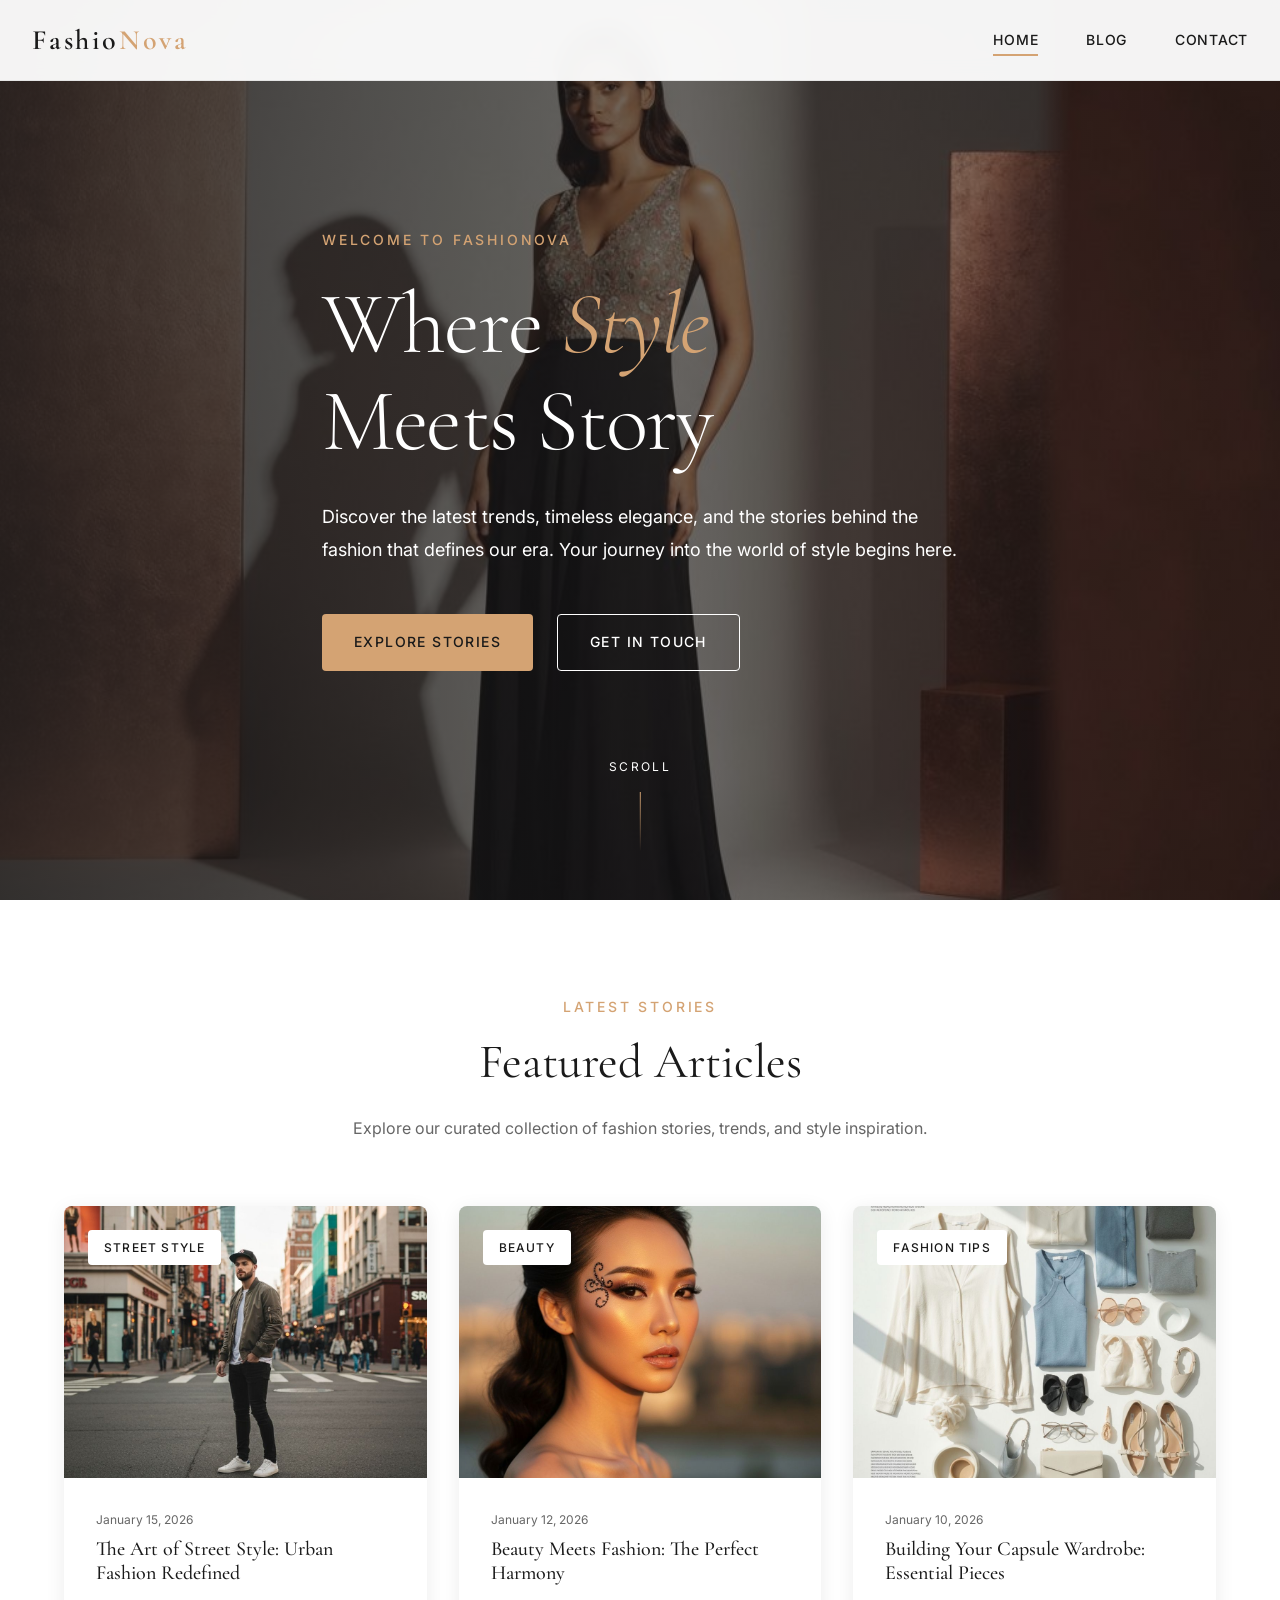
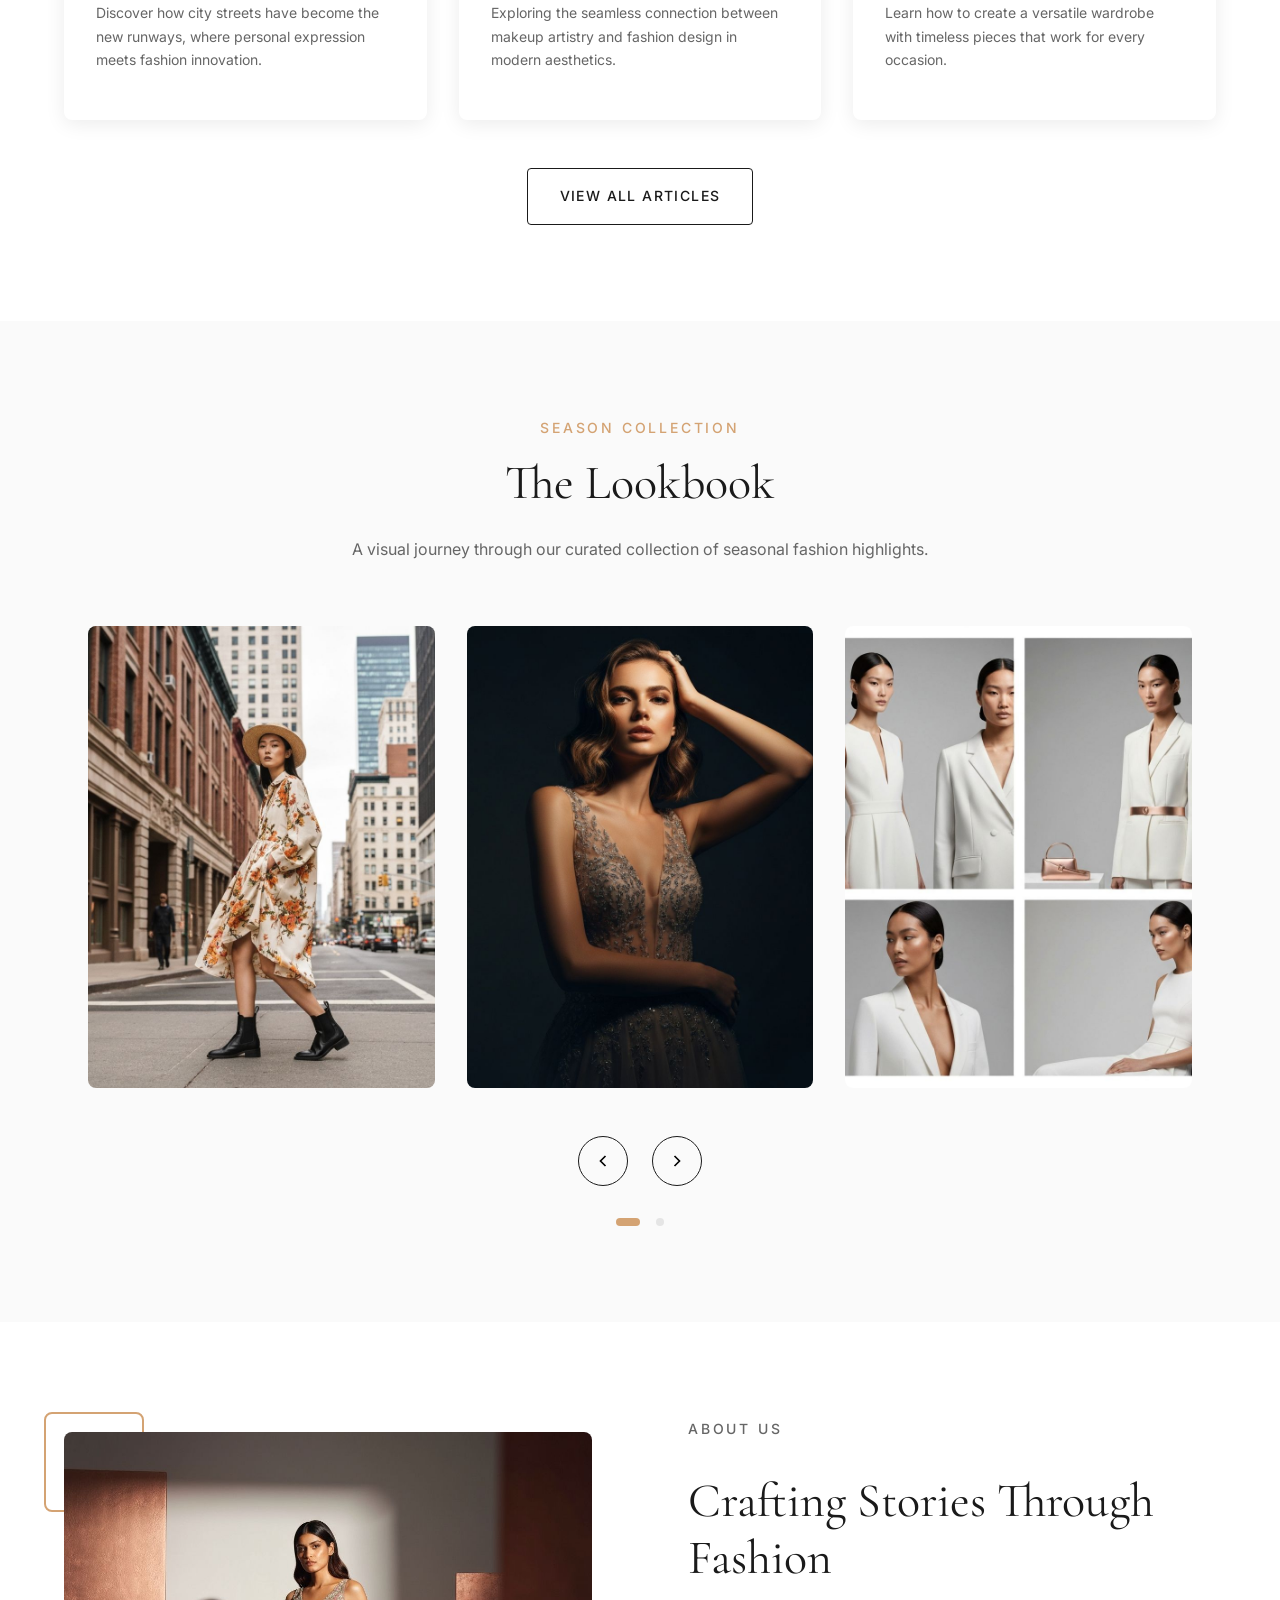
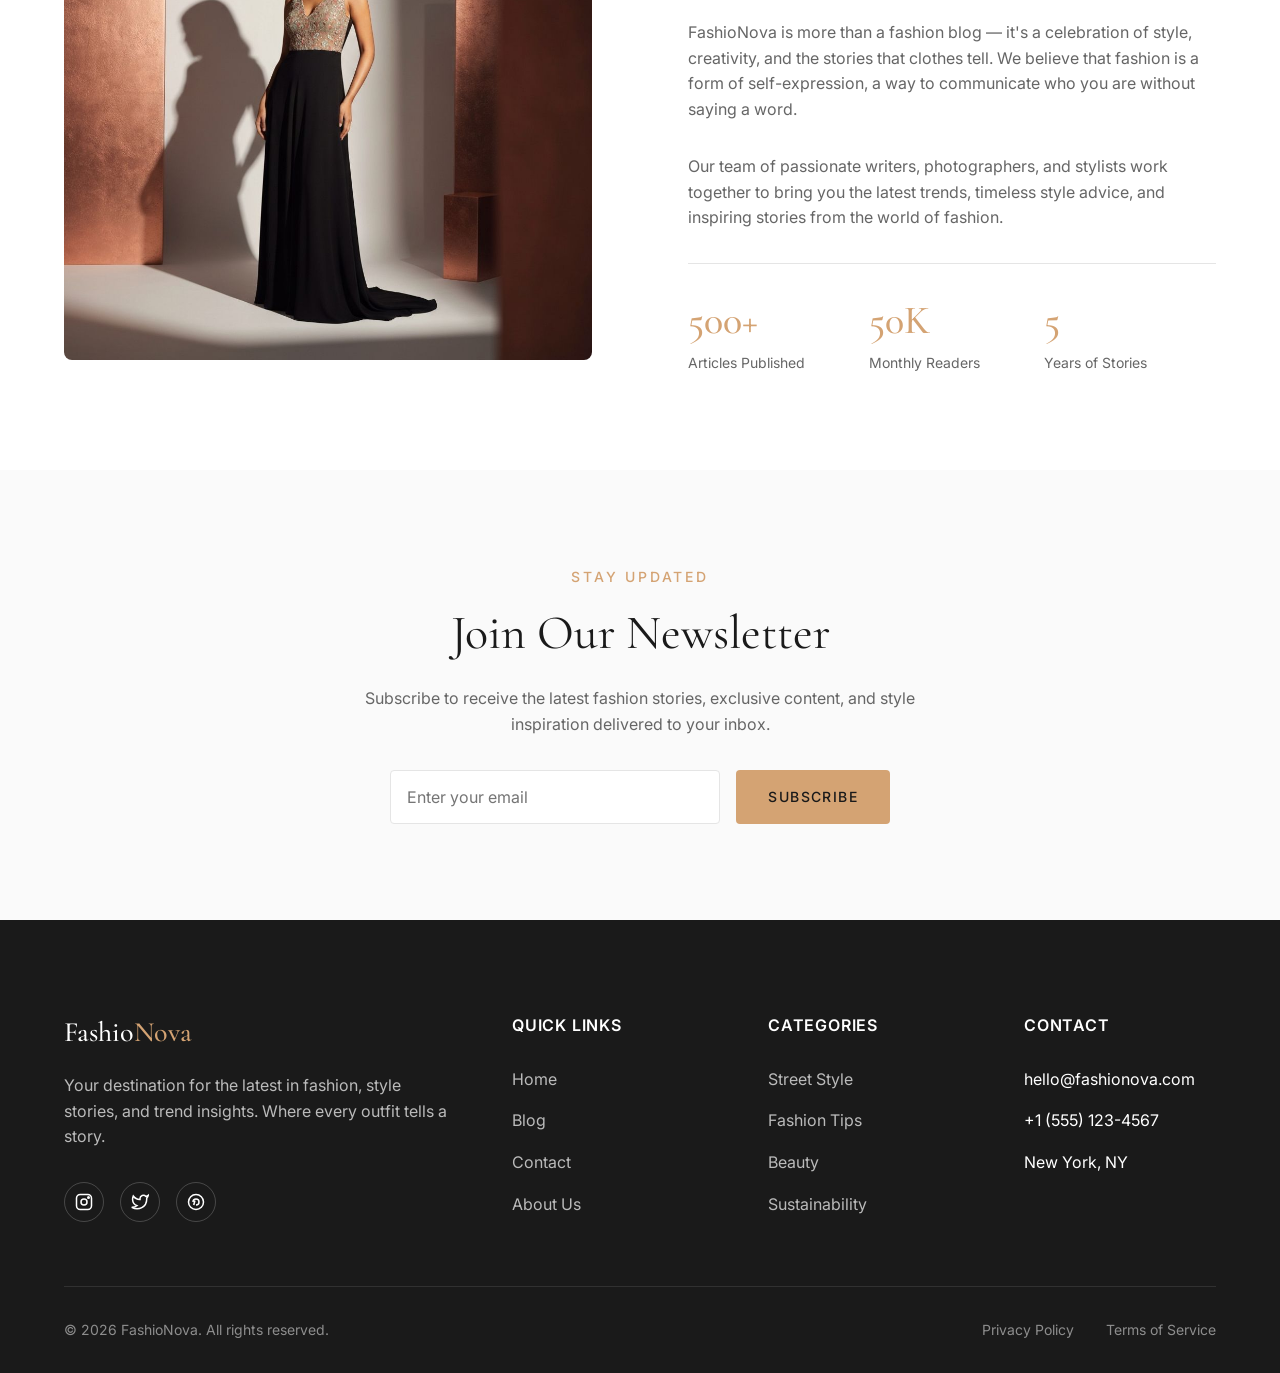
==== index.html @ e333c202 "Add files via upload" ====
<!DOCTYPE html>
<html lang="en">
<head>
  <meta charset="UTF-8">
  <meta name="viewport" content="width=device-width, initial-scale=1.0">
  <meta name="description" content="FashioNova - A modern fashion editorial magazine featuring the latest trends, style stories, and fashion insights.">
  <meta name="keywords" content="fashion, style, editorial, trends, lookbook, magazine">
  <meta name="theme-color" content="#1A1A1A">
  <title>FashioNova — Where Style Meets Story</title>
  
  <!-- Google Fonts -->
  <link rel="preconnect" href="https://fonts.googleapis.com">
  <link rel="preconnect" href="https://fonts.gstatic.com" crossorigin>
  <link href="https://fonts.googleapis.com/css2?family=Cormorant+Garamond:ital,wght@0,300;0,400;0,500;0,600;0,700;1,400;1,500&family=Inter:wght@400;500;600&display=swap" rel="stylesheet">
  
  <!-- Stylesheet -->
  <link rel="stylesheet" href="public/css/styles.css">
</head>
<body>
  <!-- Navigation -->
  <nav class="nav">
    <div class="nav-container">
      <a href="index.html" class="nav-logo">Fashio<span>Nova</span></a>
      
      <ul class="nav-links">
        <li><a href="index.html" class="nav-link active">Home</a></li>
        <li><a href="blog.html" class="nav-link">Blog</a></li>
        <li><a href="contact.html" class="nav-link">Contact</a></li>
      </ul>
      
      <button class="nav-toggle" aria-label="Toggle menu">
        <span></span>
        <span></span>
        <span></span>
      </button>
    </div>
    
    <!-- Mobile Navigation -->
    <div class="nav-mobile">
      <ul class="nav-mobile-links">
        <li><a href="index.html" class="nav-mobile-link">Home</a></li>
        <li><a href="blog.html" class="nav-mobile-link">Blog</a></li>
        <li><a href="contact.html" class="nav-mobile-link">Contact</a></li>
      </ul>
    </div>
  </nav>

  <!-- Hero Section -->
  <section class="hero">
    <div class="hero-background">
      <img src="public/images/hero-fashion.jpg" alt="Fashion editorial">
      <div class="hero-overlay"></div>
    </div>
    
    <div class="hero-content container">
      <p class="hero-subtitle">Welcome to FashioNova</p>
      <h1 class="hero-title text-balance">
        Where <span>Style</span> Meets Story
      </h1>
      <p class="hero-description">
        Discover the latest trends, timeless elegance, and the stories behind the fashion that defines our era. 
        Your journey into the world of style begins here.
      </p>
      <div class="hero-cta">
        <a href="blog.html" class="btn btn-primary">Explore Stories</a>
        <a href="contact.html" class="btn btn-outline">Get in Touch</a>
      </div>
    </div>
    
    <div class="hero-scroll">
      <span>Scroll</span>
      <div class="hero-scroll-line"></div>
    </div>
  </section>

  <!-- Featured Articles Section -->
  <section class="section">
    <div class="container">
      <div class="section-header reveal">
        <p class="section-subtitle">Latest Stories</p>
        <h2 class="section-title">Featured Articles</h2>
        <p class="section-description">
          Explore our curated collection of fashion stories, trends, and style inspiration.
        </p>
      </div>
      
      <div class="featured-grid">
        <!-- Article 1 -->
        <article class="article-card reveal delay-1">
          <a href="#">
            <div class="article-card-image">
              <img src="public/images/blog-1.jpg" alt="Street style trends">
              <span class="article-card-category">Street Style</span>
            </div>
            <div class="article-card-content">
              <p class="article-card-date">January 15, 2026</p>
              <h3 class="article-card-title">The Art of Street Style: Urban Fashion Redefined</h3>
              <p class="article-card-excerpt">
                Discover how city streets have become the new runways, where personal expression meets fashion innovation.
              </p>
            </div>
          </a>
        </article>
        
        <!-- Article 2 -->
        <article class="article-card reveal delay-2">
          <a href="#">
            <div class="article-card-image">
              <img src="public/images/blog-2.jpg" alt="Beauty trends">
              <span class="article-card-category">Beauty</span>
            </div>
            <div class="article-card-content">
              <p class="article-card-date">January 12, 2026</p>
              <h3 class="article-card-title">Beauty Meets Fashion: The Perfect Harmony</h3>
              <p class="article-card-excerpt">
                Exploring the seamless connection between makeup artistry and fashion design in modern aesthetics.
              </p>
            </div>
          </a>
        </article>
        
        <!-- Article 3 -->
        <article class="article-card reveal delay-3">
          <a href="#">
            <div class="article-card-image">
              <img src="public/images/blog-3.jpg" alt="Wardrobe essentials">
              <span class="article-card-category">Fashion Tips</span>
            </div>
            <div class="article-card-content">
              <p class="article-card-date">January 10, 2026</p>
              <h3 class="article-card-title">Building Your Capsule Wardrobe: Essential Pieces</h3>
              <p class="article-card-excerpt">
                Learn how to create a versatile wardrobe with timeless pieces that work for every occasion.
              </p>
            </div>
          </a>
        </article>
      </div>
      
      <div class="reveal" style="text-align: center; margin-top: 3rem;">
        <a href="blog.html" class="btn btn-outline-dark">View All Articles</a>
      </div>
    </div>
  </section>

  <!-- Lookbook Carousel Section -->
  <section class="section lookbook">
    <div class="container">
      <div class="section-header reveal">
        <p class="section-subtitle">Season Collection</p>
        <h2 class="section-title">The Lookbook</h2>
        <p class="section-description">
          A visual journey through our curated collection of seasonal fashion highlights.
        </p>
      </div>
      
      <div class="carousel reveal">
        <div class="carousel-container">
          <!-- Slide 1 -->
          <div class="carousel-slide">
            <div class="carousel-slide-inner">
              <div class="carousel-item">
                <img src="public/images/lookbook-1.jpg" alt="Spring collection">
                <div class="carousel-item-overlay">
                  <h4 class="carousel-item-title">Spring Elegance</h4>
                </div>
              </div>
              <div class="carousel-item">
                <img src="public/images/lookbook-2.jpg" alt="Evening wear">
                <div class="carousel-item-overlay">
                  <h4 class="carousel-item-title">Evening Glamour</h4>
                </div>
              </div>
              <div class="carousel-item">
                <img src="public/images/lookbook-3.jpg" alt="Minimalist style">
                <div class="carousel-item-overlay">
                  <h4 class="carousel-item-title">Minimalist Chic</h4>
                </div>
              </div>
            </div>
          </div>
          
          <!-- Slide 2 -->
          <div class="carousel-slide">
            <div class="carousel-slide-inner">
              <div class="carousel-item">
                <img src="public/images/blog-4.jpg" alt="Summer fashion">
                <div class="carousel-item-overlay">
                  <h4 class="carousel-item-title">Summer Breeze</h4>
                </div>
              </div>
              <div class="carousel-item">
                <img src="public/images/blog-5.jpg" alt="Sustainable fashion">
                <div class="carousel-item-overlay">
                  <h4 class="carousel-item-title">Conscious Style</h4>
                </div>
              </div>
              <div class="carousel-item">
                <img src="public/images/blog-6.jpg" alt="Winter collection">
                <div class="carousel-item-overlay">
                  <h4 class="carousel-item-title">Winter Warmth</h4>
                </div>
              </div>
            </div>
          </div>
        </div>
        
        <div class="carousel-controls">
          <button class="carousel-btn carousel-prev" aria-label="Previous slide">
            <svg viewBox="0 0 24 24" fill="none" stroke="currentColor" stroke-width="2">
              <path d="M15 18l-6-6 6-6"/>
            </svg>
          </button>
          <button class="carousel-btn carousel-next" aria-label="Next slide">
            <svg viewBox="0 0 24 24" fill="none" stroke="currentColor" stroke-width="2">
              <path d="M9 18l6-6-6-6"/>
            </svg>
          </button>
        </div>
        
        <div class="carousel-dots"></div>
      </div>
    </div>
  </section>

  <!-- About Section -->
  <section class="section">
    <div class="container">
      <div class="about-grid">
        <div class="about-image reveal-left">
          <img src="public/images/hero-fashion.jpg" alt="About FashioNova">
          <div class="about-image-accent"></div>
        </div>
        
        <div class="about-content reveal-right">
          <p class="section-subtitle">About Us</p>
          <h2 class="section-title">Crafting Stories Through Fashion</h2>
          <p>
            FashioNova is more than a fashion blog — it's a celebration of style, creativity, and the stories 
            that clothes tell. We believe that fashion is a form of self-expression, a way to communicate 
            who you are without saying a word.
          </p>
          <p>
            Our team of passionate writers, photographers, and stylists work together to bring you 
            the latest trends, timeless style advice, and inspiring stories from the world of fashion.
          </p>
          
          <div class="about-stats">
            <div class="stat-item">
              <h3>500+</h3>
              <p>Articles Published</p>
            </div>
            <div class="stat-item">
              <h3>50K</h3>
              <p>Monthly Readers</p>
            </div>
            <div class="stat-item">
              <h3>5</h3>
              <p>Years of Stories</p>
            </div>
          </div>
        </div>
      </div>
    </div>
  </section>

  <!-- Newsletter Section -->
  <section class="section" style="background-color: var(--color-off-white);">
    <div class="container" style="text-align: center;">
      <div class="reveal">
        <p class="section-subtitle">Stay Updated</p>
        <h2 class="section-title">Join Our Newsletter</h2>
        <p class="section-description" style="margin-bottom: 2rem;">
          Subscribe to receive the latest fashion stories, exclusive content, and style inspiration delivered to your inbox.
        </p>
        <form style="display: flex; gap: 1rem; max-width: 500px; margin: 0 auto; flex-wrap: wrap; justify-content: center;">
          <input type="email" placeholder="Enter your email" class="form-input" style="flex: 1; min-width: 250px;">
          <button type="submit" class="btn btn-primary">Subscribe</button>
        </form>
      </div>
    </div>
  </section>

  <!-- Footer -->
  <footer class="footer">
    <div class="container">
      <div class="footer-grid">
        <div class="footer-brand">
          <h3>Fashio<span>Nova</span></h3>
          <p>Your destination for the latest in fashion, style stories, and trend insights. Where every outfit tells a story.</p>
          <div class="footer-social">
            <a href="#" aria-label="Instagram">
              <svg viewBox="0 0 24 24" fill="none" stroke="currentColor" stroke-width="2">
                <rect x="2" y="2" width="20" height="20" rx="5"/>
                <circle cx="12" cy="12" r="4"/>
                <circle cx="18" cy="6" r="1"/>
              </svg>
            </a>
            <a href="#" aria-label="Twitter">
              <svg viewBox="0 0 24 24" fill="none" stroke="currentColor" stroke-width="2">
                <path d="M23 3a10.9 10.9 0 0 1-3.14 1.53 4.48 4.48 0 0 0-7.86 3v1A10.66 10.66 0 0 1 3 4s-4 9 5 13a11.64 11.64 0 0 1-7 2c9 5 20 0 20-11.5a4.5 4.5 0 0 0-.08-.83A7.72 7.72 0 0 0 23 3z"/>
              </svg>
            </a>
            <a href="#" aria-label="Pinterest">
              <svg viewBox="0 0 24 24" fill="none" stroke="currentColor" stroke-width="2">
                <circle cx="12" cy="12" r="10"/>
                <path d="M8 12c0-2.2 1.8-4 4-4s4 1.8 4 4-1.8 4-4 4"/>
                <path d="M9 16l1.5-6"/>
              </svg>
            </a>
          </div>
        </div>
        
        <div class="footer-column">
          <h4>Quick Links</h4>
          <ul class="footer-links">
            <li><a href="index.html">Home</a></li>
            <li><a href="blog.html">Blog</a></li>
            <li><a href="contact.html">Contact</a></li>
            <li><a href="#">About Us</a></li>
          </ul>
        </div>
        
        <div class="footer-column">
          <h4>Categories</h4>
          <ul class="footer-links">
            <li><a href="#">Street Style</a></li>
            <li><a href="#">Fashion Tips</a></li>
            <li><a href="#">Beauty</a></li>
            <li><a href="#">Sustainability</a></li>
          </ul>
        </div>
        
        <div class="footer-column">
          <h4>Contact</h4>
          <ul class="footer-links">
            <li>hello@fashionova.com</li>
            <li>+1 (555) 123-4567</li>
            <li>New York, NY</li>
          </ul>
        </div>
      </div>
      
      <div class="footer-bottom">
        <p>&copy; 2026 FashioNova. All rights reserved.</p>
        <div class="footer-bottom-links">
          <a href="#">Privacy Policy</a>
          <a href="#">Terms of Service</a>
        </div>
      </div>
    </div>
  </footer>

  <!-- JavaScript -->
  <script src="public/js/main.js"></script>
</body>
</html>
---- public/css/styles.css ----
/* ============================================
   FashioNova - Fashion Editorial Website
   Pure CSS - No Frameworks
   ============================================ */

/* CSS Custom Properties */
:root {
  /* Colors */
  --color-charcoal: #1A1A1A;
  --color-rose-gold: #D4A373;
  --color-white: #FFFFFF;
  --color-off-white: #FAFAFA;
  --color-gray-light: #F5F5F5;
  --color-gray: #666666;
  --color-gray-border: #E5E5E5;
  
  /* Typography */
  --font-heading: 'Cormorant Garamond', Georgia, serif;
  --font-body: 'Inter', -apple-system, BlinkMacSystemFont, sans-serif;
  
  /* Spacing */
  --spacing-xs: 0.5rem;
  --spacing-sm: 1rem;
  --spacing-md: 1.5rem;
  --spacing-lg: 2rem;
  --spacing-xl: 3rem;
  --spacing-2xl: 4rem;
  --spacing-3xl: 6rem;
  
  /* Transitions */
  --transition-fast: 0.2s ease;
  --transition-base: 0.3s ease;
  --transition-slow: 0.5s ease;
  
  /* Border Radius */
  --radius-sm: 0.25rem;
  --radius-md: 0.5rem;
  --radius-lg: 1rem;
}

/* Reset & Base Styles */
*,
*::before,
*::after {
  margin: 0;
  padding: 0;
  box-sizing: border-box;
}

html {
  scroll-behavior: smooth;
}

body {
  font-family: var(--font-body);
  font-size: 16px;
  line-height: 1.6;
  color: var(--color-charcoal);
  background-color: var(--color-white);
  -webkit-font-smoothing: antialiased;
  -moz-osx-font-smoothing: grayscale;
}

img {
  max-width: 100%;
  height: auto;
  display: block;
}

a {
  text-decoration: none;
  color: inherit;
  transition: color var(--transition-fast);
}

ul {
  list-style: none;
}

button {
  cursor: pointer;
  font-family: inherit;
  border: none;
  background: none;
}

input,
textarea,
select {
  font-family: inherit;
  font-size: inherit;
}

/* Typography */
h1, h2, h3, h4, h5, h6 {
  font-family: var(--font-heading);
  font-weight: 500;
  line-height: 1.2;
}

h1 {
  font-size: clamp(2.5rem, 6vw, 5rem);
  font-weight: 300;
  letter-spacing: -0.02em;
}

h2 {
  font-size: clamp(2rem, 4vw, 3rem);
  font-weight: 400;
}

h3 {
  font-size: clamp(1.5rem, 3vw, 2rem);
}

p {
  margin-bottom: 1rem;
}

.text-balance {
  text-wrap: balance;
}

/* Container */
.container {
  width: 100%;
  max-width: 1200px;
  margin: 0 auto;
  padding: 0 var(--spacing-md);
}

.container-lg {
  max-width: 1400px;
}

/* ============================================
   Navigation
   ============================================ */
.nav {
  position: fixed;
  top: 0;
  left: 0;
  right: 0;
  z-index: 1000;
  background-color: rgba(255, 255, 255, 0.95);
  backdrop-filter: blur(10px);
  border-bottom: 1px solid var(--color-gray-border);
  transition: transform var(--transition-base), background-color var(--transition-base);
}

.nav.hidden {
  transform: translateY(-100%);
}

.nav-container {
  display: flex;
  align-items: center;
  justify-content: space-between;
  height: 80px;
  padding: 0 var(--spacing-lg);
  max-width: 1400px;
  margin: 0 auto;
}

.nav-logo {
  font-family: var(--font-heading);
  font-size: 1.75rem;
  font-weight: 600;
  letter-spacing: 0.1em;
  color: var(--color-charcoal);
}

.nav-logo span {
  color: var(--color-rose-gold);
}

.nav-links {
  display: flex;
  gap: var(--spacing-xl);
}

.nav-link {
  position: relative;
  font-size: 0.875rem;
  font-weight: 500;
  letter-spacing: 0.05em;
  text-transform: uppercase;
  color: var(--color-charcoal);
  padding: var(--spacing-xs) 0;
}

.nav-link::after {
  content: '';
  position: absolute;
  bottom: 0;
  left: 0;
  width: 0;
  height: 2px;
  background-color: var(--color-rose-gold);
  transition: width var(--transition-base);
}

.nav-link:hover::after,
.nav-link.active::after {
  width: 100%;
}

.nav-link:hover {
  color: var(--color-rose-gold);
}

/* Mobile Menu Toggle */
.nav-toggle {
  display: none;
  flex-direction: column;
  gap: 5px;
  padding: 10px;
  cursor: pointer;
}

.nav-toggle span {
  width: 24px;
  height: 2px;
  background-color: var(--color-charcoal);
  transition: transform var(--transition-base), opacity var(--transition-base);
}

.nav-toggle.active span:nth-child(1) {
  transform: rotate(45deg) translate(5px, 5px);
}

.nav-toggle.active span:nth-child(2) {
  opacity: 0;
}

.nav-toggle.active span:nth-child(3) {
  transform: rotate(-45deg) translate(5px, -5px);
}

/* Mobile Navigation */
.nav-mobile {
  display: none;
  position: fixed;
  top: 80px;
  left: 0;
  right: 0;
  bottom: 0;
  background-color: var(--color-white);
  padding: var(--spacing-xl);
  transform: translateX(100%);
  transition: transform var(--transition-base);
}

.nav-mobile.active {
  transform: translateX(0);
}

.nav-mobile-links {
  display: flex;
  flex-direction: column;
  gap: var(--spacing-lg);
}

.nav-mobile-link {
  font-family: var(--font-heading);
  font-size: 2rem;
  color: var(--color-charcoal);
  transition: color var(--transition-fast);
}

.nav-mobile-link:hover {
  color: var(--color-rose-gold);
}

@media (max-width: 768px) {
  .nav-links {
    display: none;
  }
  
  .nav-toggle {
    display: flex;
  }
  
  .nav-mobile {
    display: block;
  }
}

/* ============================================
   Hero Section
   ============================================ */
.hero {
  position: relative;
  min-height: 100vh;
  display: flex;
  align-items: center;
  overflow: hidden;
}

.hero-background {
  position: absolute;
  inset: 0;
  z-index: -1;
}

.hero-background img {
  width: 100%;
  height: 100%;
  object-fit: cover;
}

.hero-overlay {
  position: absolute;
  inset: 0;
  background: linear-gradient(to right, rgba(26, 26, 26, 0.85), rgba(26, 26, 26, 0.4));
}

.hero-content {
  position: relative;
  z-index: 1;
  max-width: 700px;
  padding: var(--spacing-3xl) var(--spacing-lg);
  color: var(--color-white);
}

.hero-subtitle {
  font-size: 0.875rem;
  font-weight: 500;
  letter-spacing: 0.2em;
  text-transform: uppercase;
  color: var(--color-rose-gold);
  margin-bottom: var(--spacing-md);
  opacity: 0;
  animation: fadeInUp 0.8s ease forwards;
}

.hero-title {
  font-size: clamp(3rem, 8vw, 5.5rem);
  font-weight: 300;
  line-height: 1.1;
  margin-bottom: var(--spacing-lg);
  opacity: 0;
  animation: fadeInUp 0.8s ease 0.2s forwards;
}

.hero-title span {
  font-style: italic;
  color: var(--color-rose-gold);
}

.hero-description {
  font-size: 1.125rem;
  line-height: 1.8;
  margin-bottom: var(--spacing-xl);
  opacity: 0.9;
  opacity: 0;
  animation: fadeInUp 0.8s ease 0.4s forwards;
}

.hero-cta {
  display: flex;
  gap: var(--spacing-md);
  flex-wrap: wrap;
  opacity: 0;
  animation: fadeInUp 0.8s ease 0.6s forwards;
}

.hero-scroll {
  position: absolute;
  bottom: var(--spacing-xl);
  left: 50%;
  transform: translateX(-50%);
  display: flex;
  flex-direction: column;
  align-items: center;
  gap: var(--spacing-sm);
  color: var(--color-white);
  opacity: 0;
  animation: fadeIn 1s ease 1s forwards;
}

.hero-scroll span {
  font-size: 0.75rem;
  letter-spacing: 0.2em;
  text-transform: uppercase;
}

.hero-scroll-line {
  width: 1px;
  height: 60px;
  background: linear-gradient(to bottom, var(--color-rose-gold), transparent);
  animation: scrollPulse 2s ease infinite;
}

@keyframes scrollPulse {
  0%, 100% { opacity: 1; transform: scaleY(1); }
  50% { opacity: 0.5; transform: scaleY(0.8); }
}

/* ============================================
   Buttons
   ============================================ */
.btn {
  display: inline-flex;
  align-items: center;
  justify-content: center;
  gap: var(--spacing-xs);
  padding: 1rem 2rem;
  font-size: 0.875rem;
  font-weight: 500;
  letter-spacing: 0.1em;
  text-transform: uppercase;
  border-radius: var(--radius-sm);
  transition: all var(--transition-base);
}

.btn-primary {
  background-color: var(--color-rose-gold);
  color: var(--color-charcoal);
}

.btn-primary:hover {
  background-color: #c4935f;
  transform: translateY(-2px);
}

.btn-outline {
  background-color: transparent;
  color: var(--color-white);
  border: 1px solid var(--color-white);
}

.btn-outline:hover {
  background-color: var(--color-white);
  color: var(--color-charcoal);
}

.btn-outline-dark {
  background-color: transparent;
  color: var(--color-charcoal);
  border: 1px solid var(--color-charcoal);
}

.btn-outline-dark:hover {
  background-color: var(--color-charcoal);
  color: var(--color-white);
}

.btn-text {
  padding: 0;
  color: var(--color-charcoal);
  position: relative;
}

.btn-text::after {
  content: '';
  position: absolute;
  bottom: -2px;
  left: 0;
  width: 100%;
  height: 1px;
  background-color: var(--color-rose-gold);
  transform: scaleX(0);
  transform-origin: right;
  transition: transform var(--transition-base);
}

.btn-text:hover::after {
  transform: scaleX(1);
  transform-origin: left;
}

/* ============================================
   Sections
   ============================================ */
.section {
  padding: var(--spacing-3xl) 0;
}

.section-header {
  text-align: center;
  margin-bottom: var(--spacing-2xl);
}

.section-subtitle {
  font-size: 0.875rem;
  font-weight: 500;
  letter-spacing: 0.2em;
  text-transform: uppercase;
  color: var(--color-rose-gold);
  margin-bottom: var(--spacing-sm);
}

.section-title {
  margin-bottom: var(--spacing-md);
}

.section-description {
  max-width: 600px;
  margin: 0 auto;
  color: var(--color-gray);
}

/* ============================================
   Featured Articles
   ============================================ */
.featured-grid {
  display: grid;
  grid-template-columns: repeat(3, 1fr);
  gap: var(--spacing-lg);
}

@media (max-width: 992px) {
  .featured-grid {
    grid-template-columns: repeat(2, 1fr);
  }
}

@media (max-width: 576px) {
  .featured-grid {
    grid-template-columns: 1fr;
  }
}

.article-card {
  position: relative;
  background-color: var(--color-white);
  border-radius: var(--radius-md);
  overflow: hidden;
  box-shadow: 0 4px 20px rgba(0, 0, 0, 0.08);
  transition: transform var(--transition-base), box-shadow var(--transition-base);
}

.article-card:hover {
  transform: translateY(-8px);
  box-shadow: 0 12px 40px rgba(0, 0, 0, 0.12);
}

.article-card-image {
  position: relative;
  aspect-ratio: 4 / 3;
  overflow: hidden;
}

.article-card-image img {
  width: 100%;
  height: 100%;
  object-fit: cover;
  transition: transform var(--transition-slow);
}

.article-card:hover .article-card-image img {
  transform: scale(1.05);
}

.article-card-category {
  position: absolute;
  top: var(--spacing-md);
  left: var(--spacing-md);
  padding: var(--spacing-xs) var(--spacing-sm);
  background-color: var(--color-white);
  font-size: 0.75rem;
  font-weight: 500;
  letter-spacing: 0.1em;
  text-transform: uppercase;
  border-radius: var(--radius-sm);
}

.article-card-content {
  padding: var(--spacing-lg);
}

.article-card-date {
  font-size: 0.75rem;
  color: var(--color-gray);
  margin-bottom: var(--spacing-xs);
}

.article-card-title {
  font-size: 1.25rem;
  margin-bottom: var(--spacing-sm);
  transition: color var(--transition-fast);
}

.article-card:hover .article-card-title {
  color: var(--color-rose-gold);
}

.article-card-excerpt {
  font-size: 0.875rem;
  color: var(--color-gray);
  line-height: 1.7;
}

/* ============================================
   Lookbook / Carousel
   ============================================ */
.lookbook {
  background-color: var(--color-off-white);
}

.carousel {
  position: relative;
  overflow: hidden;
}

.carousel-container {
  display: flex;
  transition: transform var(--transition-slow);
}

.carousel-slide {
  min-width: 100%;
  padding: 0 var(--spacing-md);
}

.carousel-slide-inner {
  display: grid;
  grid-template-columns: repeat(3, 1fr);
  gap: var(--spacing-lg);
}

@media (max-width: 768px) {
  .carousel-slide-inner {
    grid-template-columns: 1fr;
  }
}

.carousel-item {
  position: relative;
  aspect-ratio: 3 / 4;
  overflow: hidden;
  border-radius: var(--radius-md);
}

.carousel-item img {
  width: 100%;
  height: 100%;
  object-fit: cover;
  transition: transform var(--transition-slow);
}

.carousel-item:hover img {
  transform: scale(1.05);
}

.carousel-item-overlay {
  position: absolute;
  inset: 0;
  background: linear-gradient(to top, rgba(26, 26, 26, 0.8), transparent);
  display: flex;
  align-items: flex-end;
  padding: var(--spacing-lg);
  opacity: 0;
  transition: opacity var(--transition-base);
}

.carousel-item:hover .carousel-item-overlay {
  opacity: 1;
}

.carousel-item-title {
  color: var(--color-white);
  font-size: 1.25rem;
}

.carousel-controls {
  display: flex;
  justify-content: center;
  gap: var(--spacing-md);
  margin-top: var(--spacing-xl);
}

.carousel-btn {
  width: 50px;
  height: 50px;
  border: 1px solid var(--color-charcoal);
  border-radius: 50%;
  display: flex;
  align-items: center;
  justify-content: center;
  transition: all var(--transition-base);
}

.carousel-btn:hover {
  background-color: var(--color-charcoal);
  color: var(--color-white);
}

.carousel-btn svg {
  width: 20px;
  height: 20px;
}

.carousel-dots {
  display: flex;
  justify-content: center;
  gap: var(--spacing-sm);
  margin-top: var(--spacing-lg);
}

.carousel-dot {
  width: 8px;
  height: 8px;
  border-radius: 50%;
  background-color: var(--color-gray-border);
  transition: all var(--transition-base);
}

.carousel-dot.active {
  width: 24px;
  border-radius: 4px;
  background-color: var(--color-rose-gold);
}

/* ============================================
   About Section
   ============================================ */
.about-grid {
  display: grid;
  grid-template-columns: 1fr 1fr;
  gap: var(--spacing-3xl);
  align-items: center;
}

@media (max-width: 768px) {
  .about-grid {
    grid-template-columns: 1fr;
    gap: var(--spacing-xl);
  }
}

.about-image {
  position: relative;
}

.about-image img {
  width: 100%;
  border-radius: var(--radius-md);
}

.about-image-accent {
  position: absolute;
  top: -20px;
  left: -20px;
  width: 100px;
  height: 100px;
  border: 2px solid var(--color-rose-gold);
  border-radius: var(--radius-md);
  z-index: -1;
}

.about-content h2 {
  margin-bottom: var(--spacing-lg);
}

.about-content p {
  color: var(--color-gray);
  margin-bottom: var(--spacing-lg);
}

.about-stats {
  display: flex;
  gap: var(--spacing-2xl);
  padding-top: var(--spacing-lg);
  border-top: 1px solid var(--color-gray-border);
}

.stat-item h3 {
  font-size: 2.5rem;
  color: var(--color-rose-gold);
  margin-bottom: var(--spacing-xs);
}

.stat-item p {
  font-size: 0.875rem;
  color: var(--color-gray);
  margin: 0;
}

/* ============================================
   Blog Page
   ============================================ */
.page-header {
  padding: 160px 0 var(--spacing-3xl);
  background-color: var(--color-off-white);
  text-align: center;
}

.page-header-subtitle {
  font-size: 0.875rem;
  font-weight: 500;
  letter-spacing: 0.2em;
  text-transform: uppercase;
  color: var(--color-rose-gold);
  margin-bottom: var(--spacing-md);
}

.page-header-title {
  margin-bottom: var(--spacing-md);
}

.page-header-description {
  max-width: 600px;
  margin: 0 auto;
  color: var(--color-gray);
}

/* Blog Filters */
.blog-filters {
  display: flex;
  justify-content: center;
  flex-wrap: wrap;
  gap: var(--spacing-sm);
  margin-bottom: var(--spacing-2xl);
}

.filter-btn {
  padding: var(--spacing-sm) var(--spacing-lg);
  font-size: 0.875rem;
  font-weight: 500;
  letter-spacing: 0.05em;
  border: 1px solid var(--color-gray-border);
  border-radius: 30px;
  background-color: var(--color-white);
  color: var(--color-charcoal);
  transition: all var(--transition-base);
}

.filter-btn:hover,
.filter-btn.active {
  background-color: var(--color-charcoal);
  border-color: var(--color-charcoal);
  color: var(--color-white);
}

/* Blog Grid */
.blog-grid {
  display: grid;
  grid-template-columns: repeat(3, 1fr);
  gap: var(--spacing-lg);
}

@media (max-width: 992px) {
  .blog-grid {
    grid-template-columns: repeat(2, 1fr);
  }
}

@media (max-width: 576px) {
  .blog-grid {
    grid-template-columns: 1fr;
  }
}

.load-more {
  text-align: center;
  margin-top: var(--spacing-2xl);
}

/* ============================================
   Contact Page
   ============================================ */
.contact-grid {
  display: grid;
  grid-template-columns: 1fr 1.5fr;
  gap: var(--spacing-3xl);
}

@media (max-width: 992px) {
  .contact-grid {
    grid-template-columns: 1fr;
    gap: var(--spacing-xl);
  }
}

.contact-info h3 {
  margin-bottom: var(--spacing-lg);
}

.contact-info p {
  color: var(--color-gray);
  margin-bottom: var(--spacing-xl);
}

.contact-details {
  margin-bottom: var(--spacing-xl);
}

.contact-item {
  display: flex;
  align-items: flex-start;
  gap: var(--spacing-md);
  margin-bottom: var(--spacing-lg);
}

.contact-item-icon {
  width: 48px;
  height: 48px;
  background-color: var(--color-off-white);
  border-radius: 50%;
  display: flex;
  align-items: center;
  justify-content: center;
  flex-shrink: 0;
}

.contact-item-icon svg {
  width: 20px;
  height: 20px;
  color: var(--color-rose-gold);
}

.contact-item-content h4 {
  font-size: 1rem;
  font-family: var(--font-body);
  font-weight: 600;
  margin-bottom: var(--spacing-xs);
}

.contact-item-content p {
  font-size: 0.875rem;
  color: var(--color-gray);
  margin: 0;
}

.contact-item-content a {
  color: var(--color-charcoal);
}

.contact-item-content a:hover {
  color: var(--color-rose-gold);
}

.social-links {
  display: flex;
  gap: var(--spacing-md);
}

.social-link {
  width: 44px;
  height: 44px;
  border: 1px solid var(--color-gray-border);
  border-radius: 50%;
  display: flex;
  align-items: center;
  justify-content: center;
  transition: all var(--transition-base);
}

.social-link:hover {
  background-color: var(--color-charcoal);
  border-color: var(--color-charcoal);
  color: var(--color-white);
}

.social-link svg {
  width: 18px;
  height: 18px;
}

/* Contact Form */
.contact-form-wrapper {
  background-color: var(--color-off-white);
  padding: var(--spacing-2xl);
  border-radius: var(--radius-lg);
}

.contact-form h3 {
  margin-bottom: var(--spacing-lg);
}

.form-row {
  display: grid;
  grid-template-columns: 1fr 1fr;
  gap: var(--spacing-md);
}

@media (max-width: 576px) {
  .form-row {
    grid-template-columns: 1fr;
  }
}

.form-group {
  margin-bottom: var(--spacing-md);
}

.form-label {
  display: block;
  font-size: 0.875rem;
  font-weight: 500;
  margin-bottom: var(--spacing-xs);
  color: var(--color-charcoal);
}

.form-label span {
  color: var(--color-rose-gold);
}

.form-input,
.form-textarea,
.form-select {
  width: 100%;
  padding: 1rem;
  font-size: 1rem;
  border: 1px solid var(--color-gray-border);
  border-radius: var(--radius-sm);
  background-color: var(--color-white);
  transition: border-color var(--transition-fast), box-shadow var(--transition-fast);
}

.form-input:focus,
.form-textarea:focus,
.form-select:focus {
  outline: none;
  border-color: var(--color-rose-gold);
  box-shadow: 0 0 0 3px rgba(212, 163, 115, 0.15);
}

.form-input.error,
.form-textarea.error {
  border-color: #DC2626;
}

.form-textarea {
  min-height: 150px;
  resize: vertical;
}

.form-error {
  font-size: 0.75rem;
  color: #DC2626;
  margin-top: var(--spacing-xs);
  display: none;
}

.form-error.visible {
  display: block;
}

.form-submit {
  width: 100%;
  padding: 1.25rem;
  margin-top: var(--spacing-sm);
}

/* Success Message */
.form-success {
  display: none;
  text-align: center;
  padding: var(--spacing-2xl);
}

.form-success.visible {
  display: block;
}

.form-success-icon {
  width: 80px;
  height: 80px;
  background-color: #22C55E;
  border-radius: 50%;
  display: flex;
  align-items: center;
  justify-content: center;
  margin: 0 auto var(--spacing-lg);
}

.form-success-icon svg {
  width: 40px;
  height: 40px;
  color: var(--color-white);
}

.form-success h3 {
  margin-bottom: var(--spacing-sm);
}

.form-success p {
  color: var(--color-gray);
}

/* ============================================
   Footer
   ============================================ */
.footer {
  background-color: var(--color-charcoal);
  color: var(--color-white);
  padding: var(--spacing-3xl) 0 var(--spacing-lg);
}

.footer-grid {
  display: grid;
  grid-template-columns: 2fr 1fr 1fr 1fr;
  gap: var(--spacing-2xl);
  margin-bottom: var(--spacing-2xl);
}

@media (max-width: 992px) {
  .footer-grid {
    grid-template-columns: repeat(2, 1fr);
  }
}

@media (max-width: 576px) {
  .footer-grid {
    grid-template-columns: 1fr;
  }
}

.footer-brand h3 {
  font-size: 1.75rem;
  margin-bottom: var(--spacing-md);
}

.footer-brand h3 span {
  color: var(--color-rose-gold);
}

.footer-brand p {
  color: rgba(255, 255, 255, 0.7);
  margin-bottom: var(--spacing-lg);
}

.footer-social {
  display: flex;
  gap: var(--spacing-sm);
}

.footer-social a {
  width: 40px;
  height: 40px;
  border: 1px solid rgba(255, 255, 255, 0.2);
  border-radius: 50%;
  display: flex;
  align-items: center;
  justify-content: center;
  transition: all var(--transition-base);
}

.footer-social a:hover {
  background-color: var(--color-rose-gold);
  border-color: var(--color-rose-gold);
}

.footer-social svg {
  width: 18px;
  height: 18px;
}

.footer-column h4 {
  font-size: 1rem;
  font-family: var(--font-body);
  font-weight: 600;
  margin-bottom: var(--spacing-lg);
  letter-spacing: 0.05em;
  text-transform: uppercase;
}

.footer-links {
  display: flex;
  flex-direction: column;
  gap: var(--spacing-sm);
}

.footer-links a {
  color: rgba(255, 255, 255, 0.7);
  transition: color var(--transition-fast);
}

.footer-links a:hover {
  color: var(--color-rose-gold);
}

.footer-bottom {
  padding-top: var(--spacing-lg);
  border-top: 1px solid rgba(255, 255, 255, 0.1);
  display: flex;
  justify-content: space-between;
  align-items: center;
  flex-wrap: wrap;
  gap: var(--spacing-md);
}

.footer-bottom p {
  color: rgba(255, 255, 255, 0.5);
  font-size: 0.875rem;
  margin: 0;
}

.footer-bottom-links {
  display: flex;
  gap: var(--spacing-lg);
}

.footer-bottom-links a {
  color: rgba(255, 255, 255, 0.5);
  font-size: 0.875rem;
}

.footer-bottom-links a:hover {
  color: var(--color-rose-gold);
}

/* ============================================
   Animations
   ============================================ */
@keyframes fadeIn {
  from { opacity: 0; }
  to { opacity: 1; }
}

@keyframes fadeInUp {
  from {
    opacity: 0;
    transform: translateY(30px);
  }
  to {
    opacity: 1;
    transform: translateY(0);
  }
}

@keyframes slideIn {
  from {
    opacity: 0;
    transform: translateX(-20px);
  }
  to {
    opacity: 1;
    transform: translateX(0);
  }
}

/* Scroll Reveal */
.reveal {
  opacity: 0;
  transform: translateY(30px);
  transition: opacity 0.8s ease, transform 0.8s ease;
}

.reveal.visible {
  opacity: 1;
  transform: translateY(0);
}

.reveal-left {
  opacity: 0;
  transform: translateX(-30px);
  transition: opacity 0.8s ease, transform 0.8s ease;
}

.reveal-left.visible {
  opacity: 1;
  transform: translateX(0);
}

.reveal-right {
  opacity: 0;
  transform: translateX(30px);
  transition: opacity 0.8s ease, transform 0.8s ease;
}

.reveal-right.visible {
  opacity: 1;
  transform: translateX(0);
}

/* Stagger delays */
.delay-1 { transition-delay: 0.1s; }
.delay-2 { transition-delay: 0.2s; }
.delay-3 { transition-delay: 0.3s; }
.delay-4 { transition-delay: 0.4s; }

/* ============================================
   Utilities
   ============================================ */
.sr-only {
  position: absolute;
  width: 1px;
  height: 1px;
  padding: 0;
  margin: -1px;
  overflow: hidden;
  clip: rect(0, 0, 0, 0);
  white-space: nowrap;
  border: 0;
}
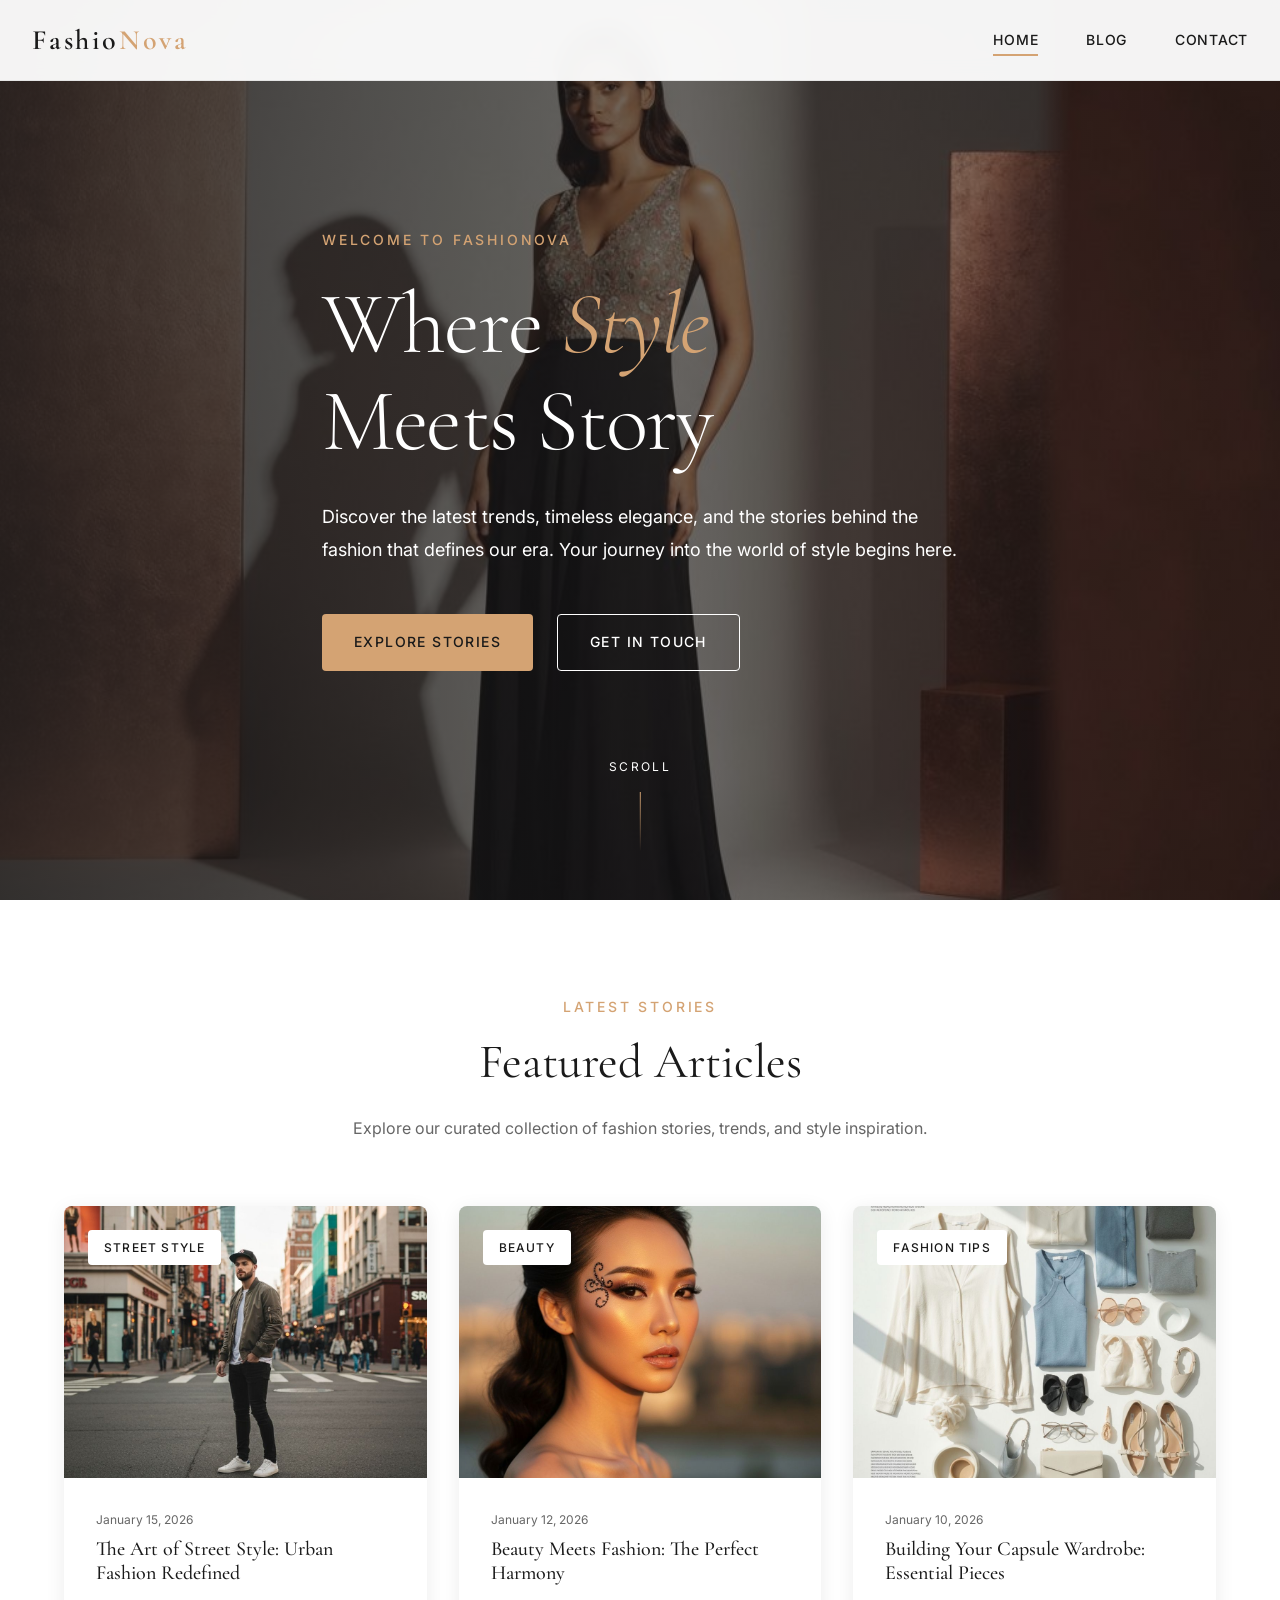
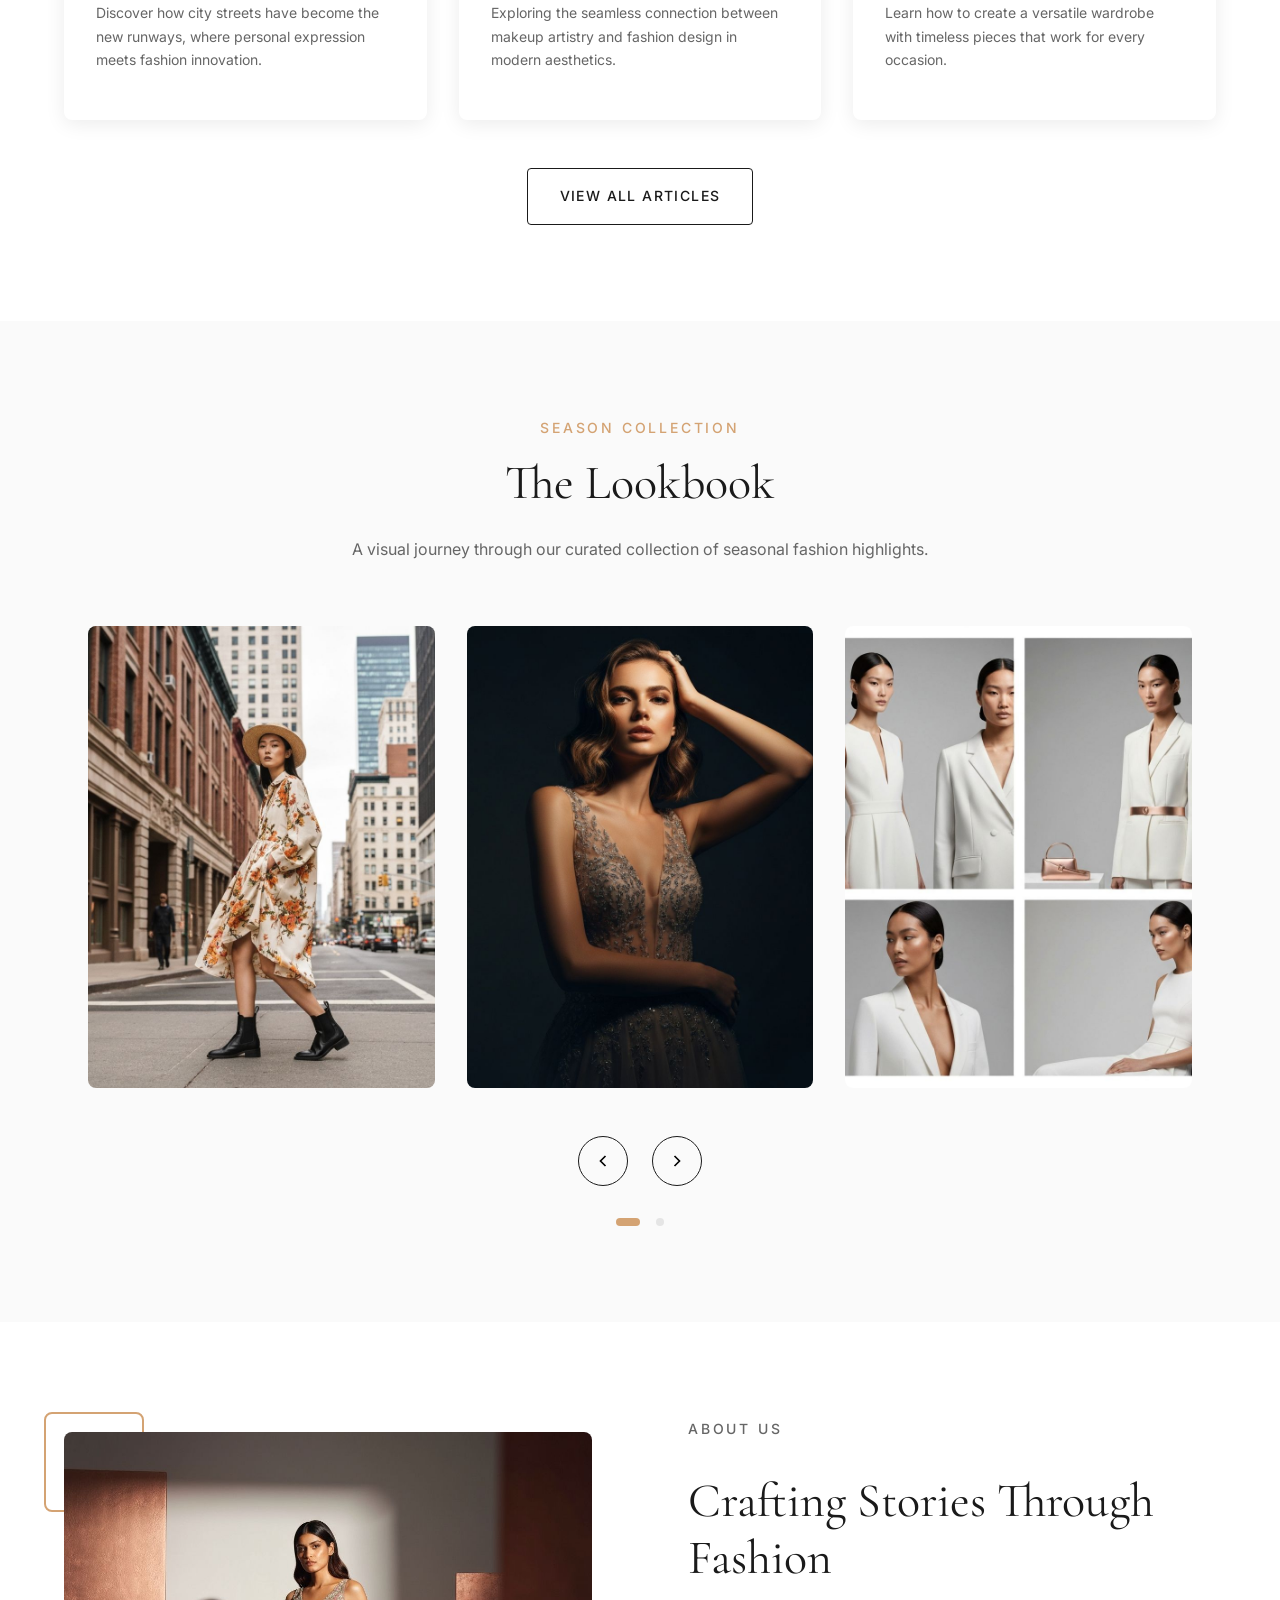
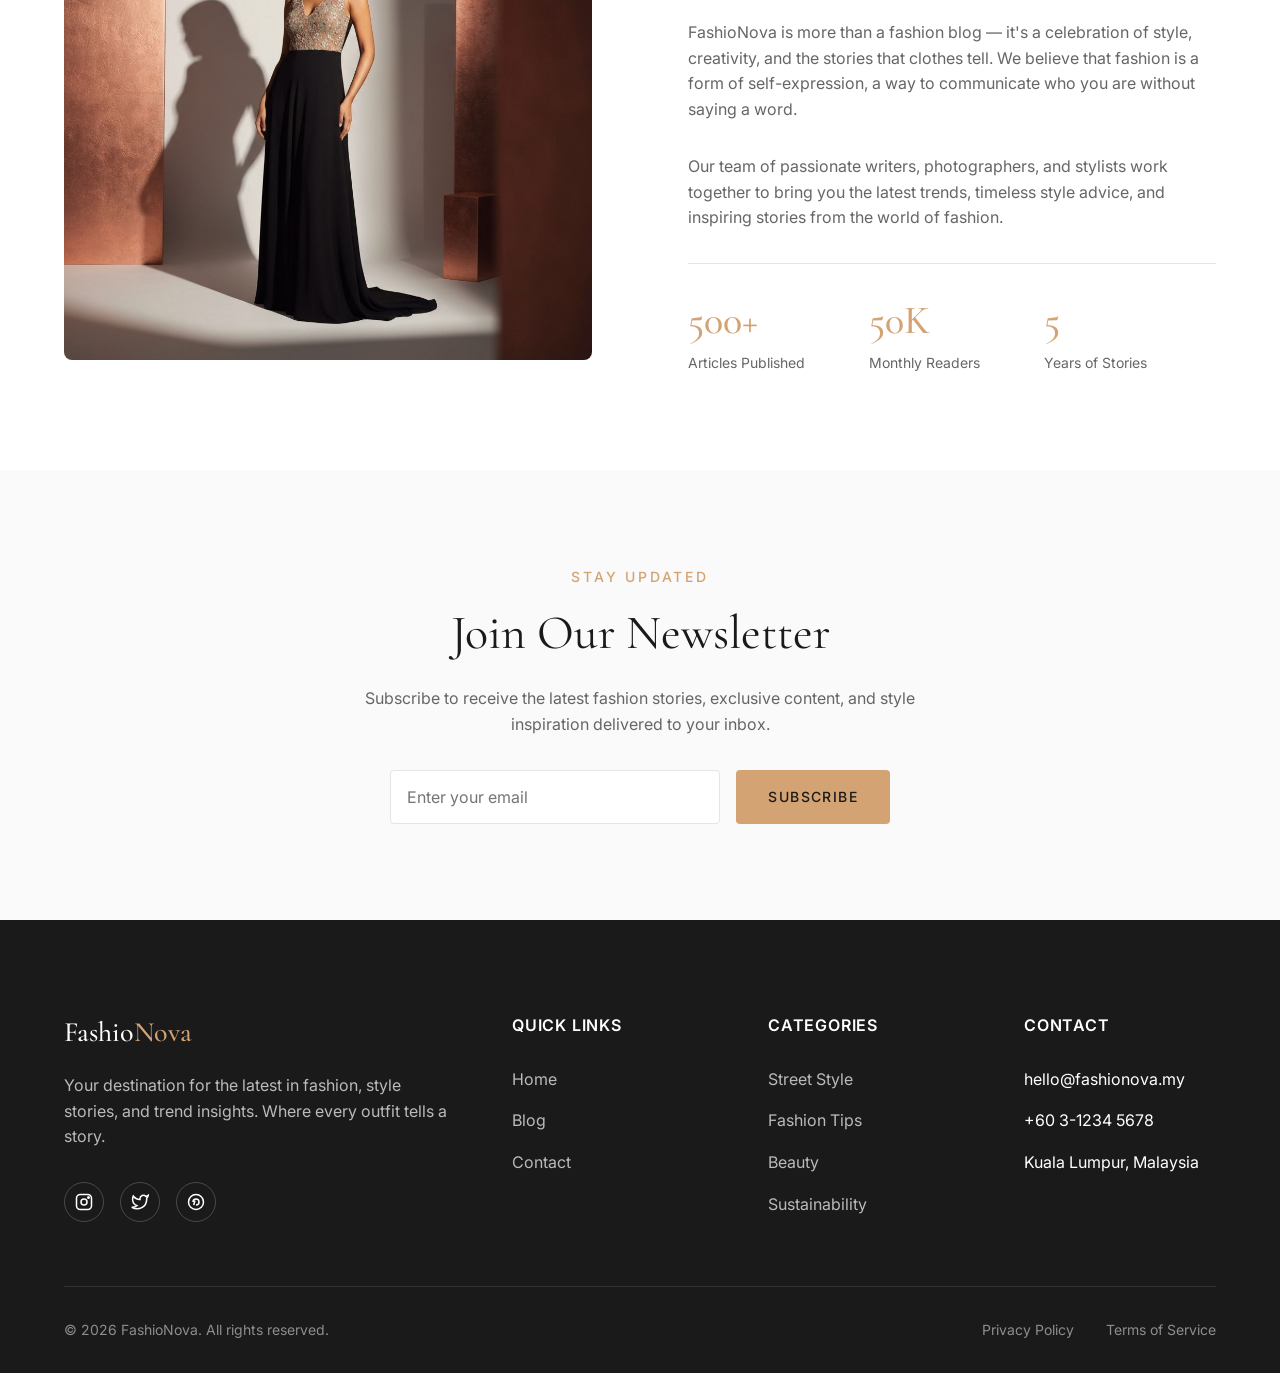
==== commit 54570e6c: "Add files via upload" ====
--- a/index.html
+++ b/index.html
@@ -317,7 +317,6 @@
             <li><a href="index.html">Home</a></li>
             <li><a href="blog.html">Blog</a></li>
             <li><a href="contact.html">Contact</a></li>
-            <li><a href="#">About Us</a></li>
           </ul>
         </div>
         
@@ -334,9 +333,9 @@
         <div class="footer-column">
           <h4>Contact</h4>
           <ul class="footer-links">
-            <li>hello@fashionova.com</li>
-            <li>+1 (555) 123-4567</li>
-            <li>New York, NY</li>
+            <li>hello@fashionova.my</li>
+            <li>+60 3-1234 5678</li>
+            <li>Kuala Lumpur, Malaysia</li>
           </ul>
         </div>
       </div>
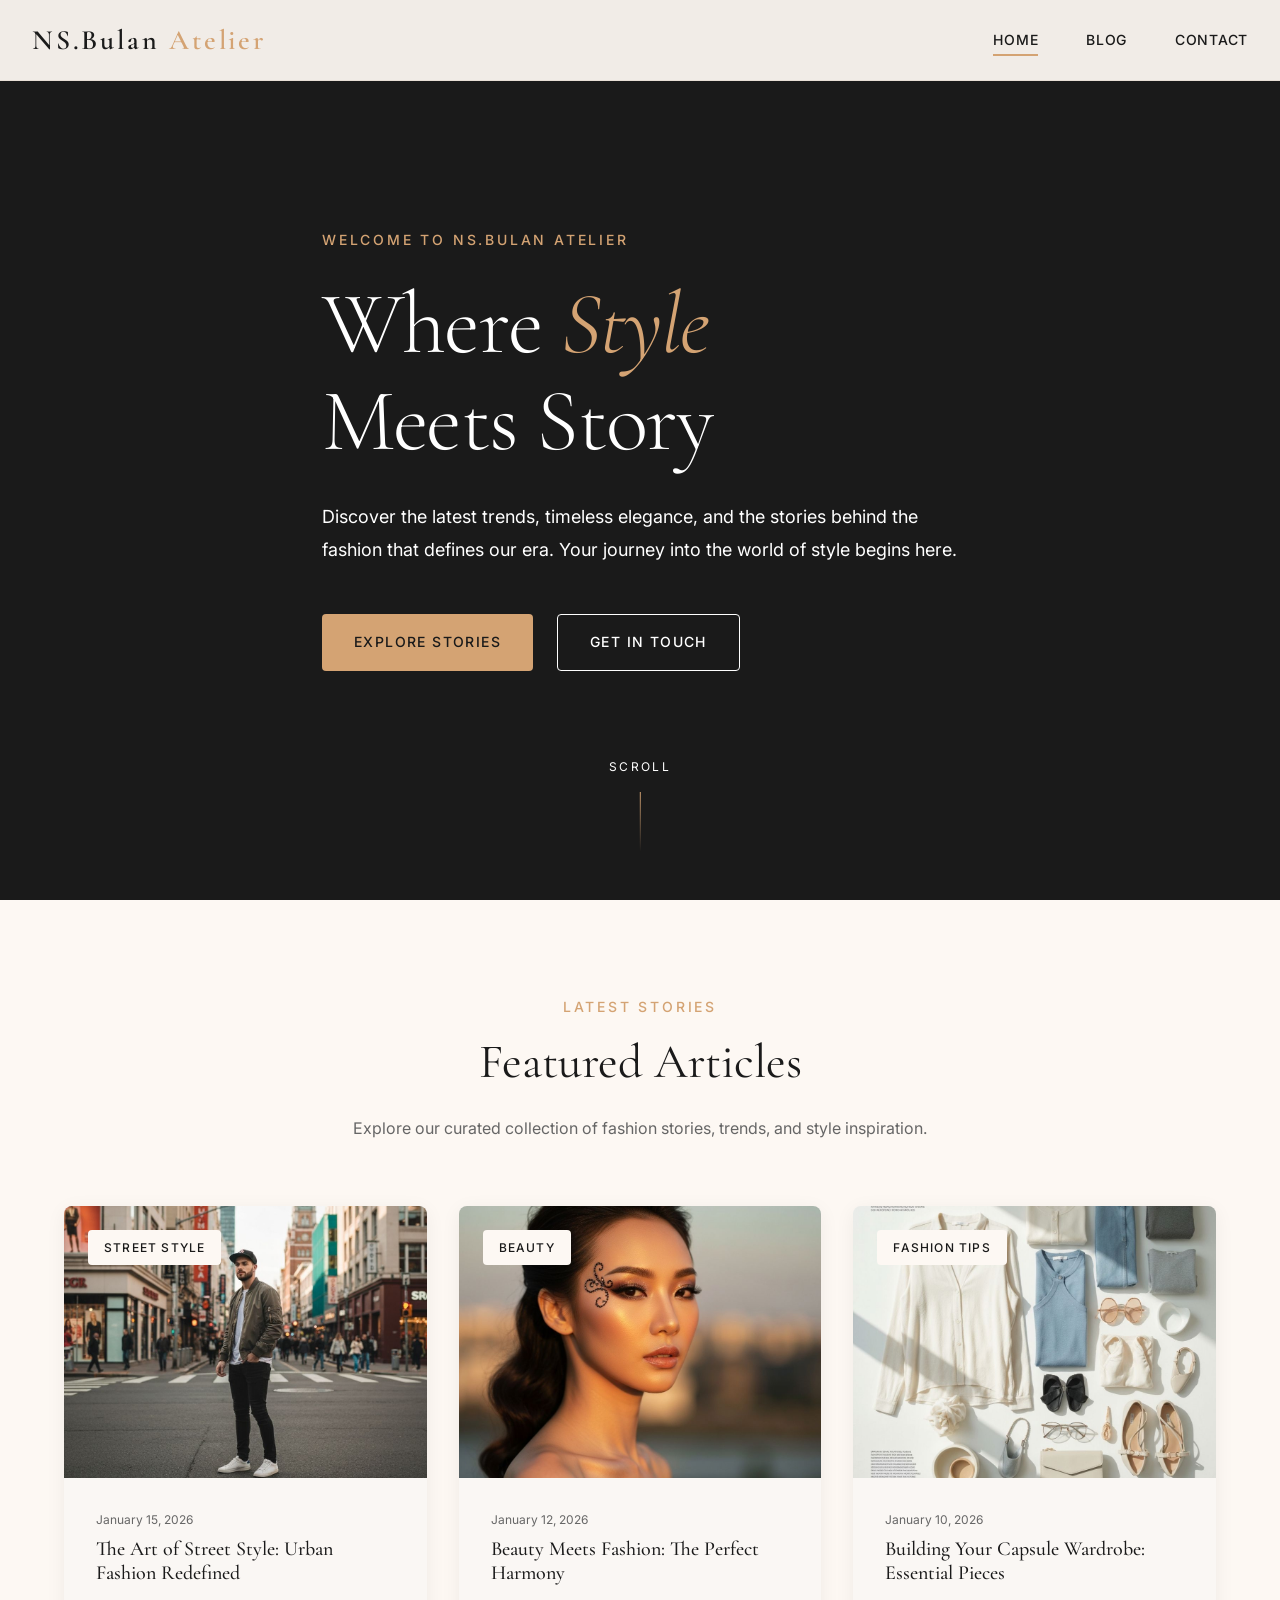
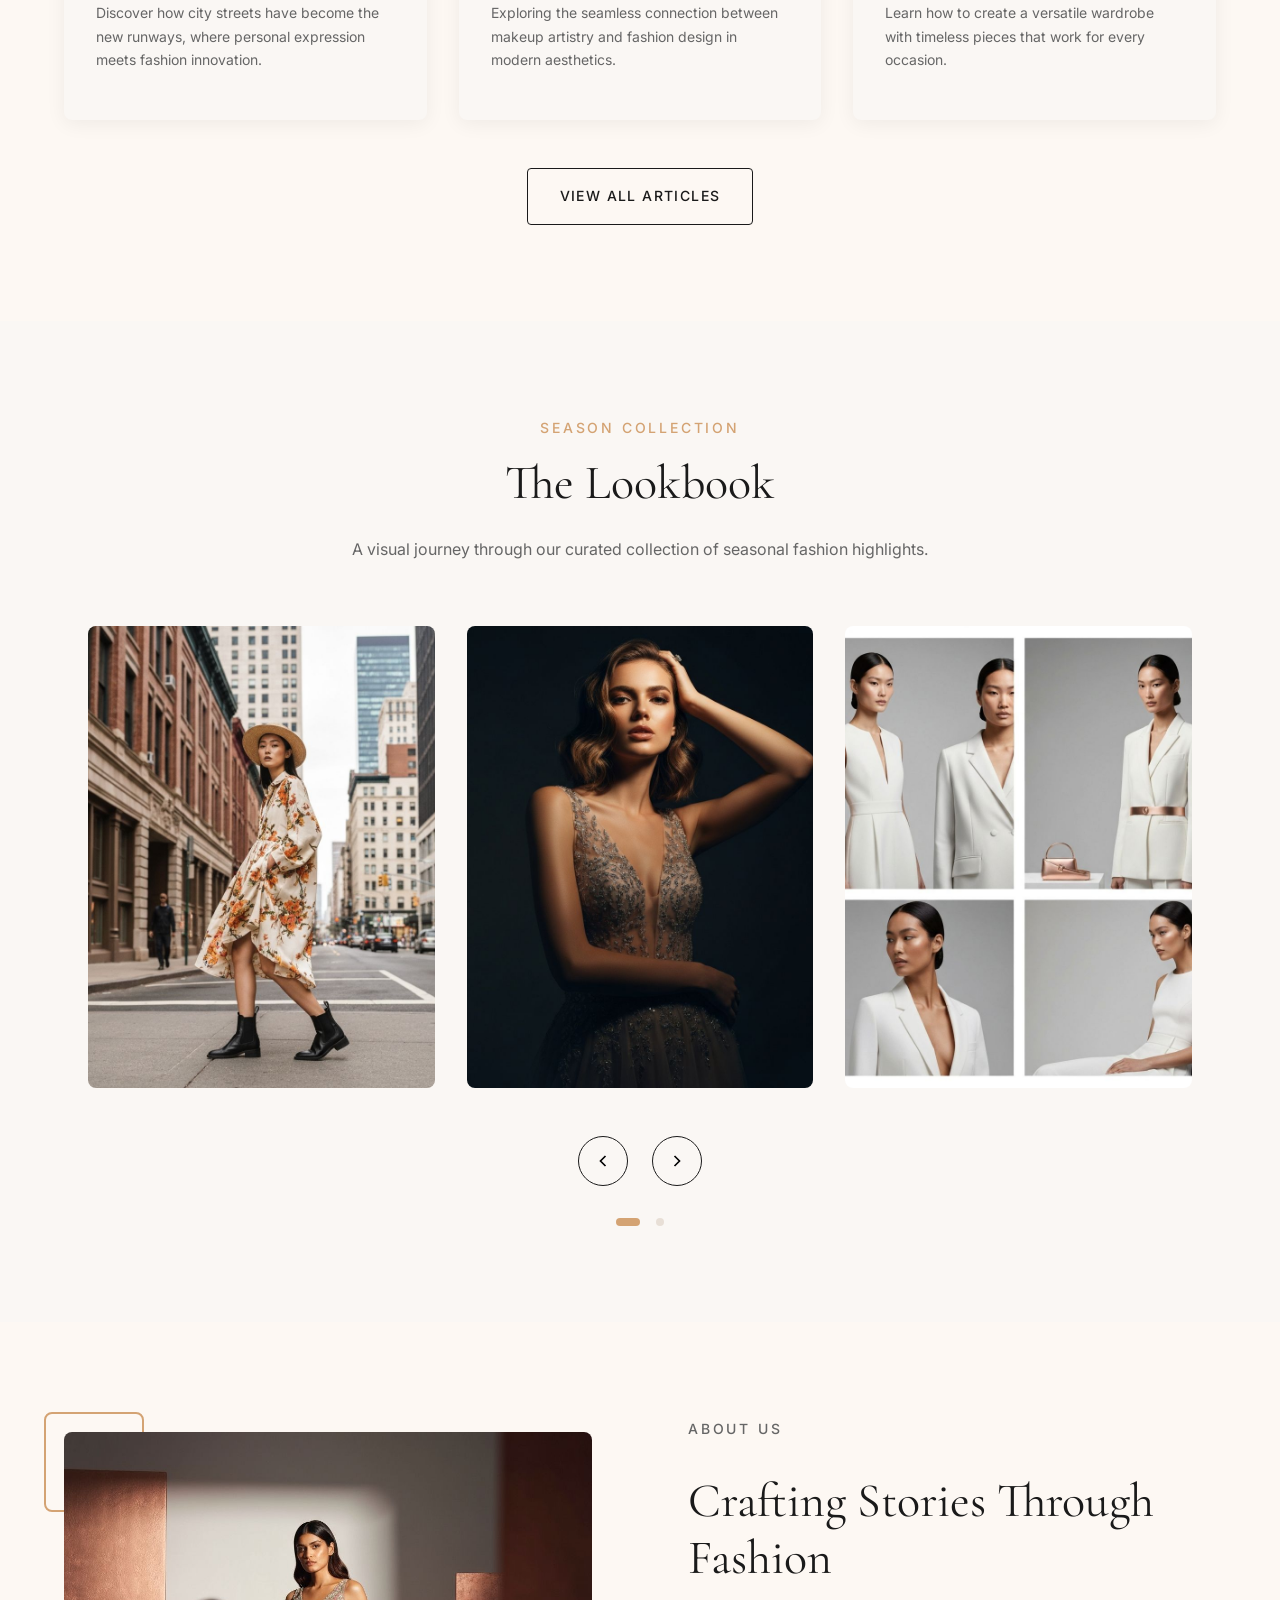
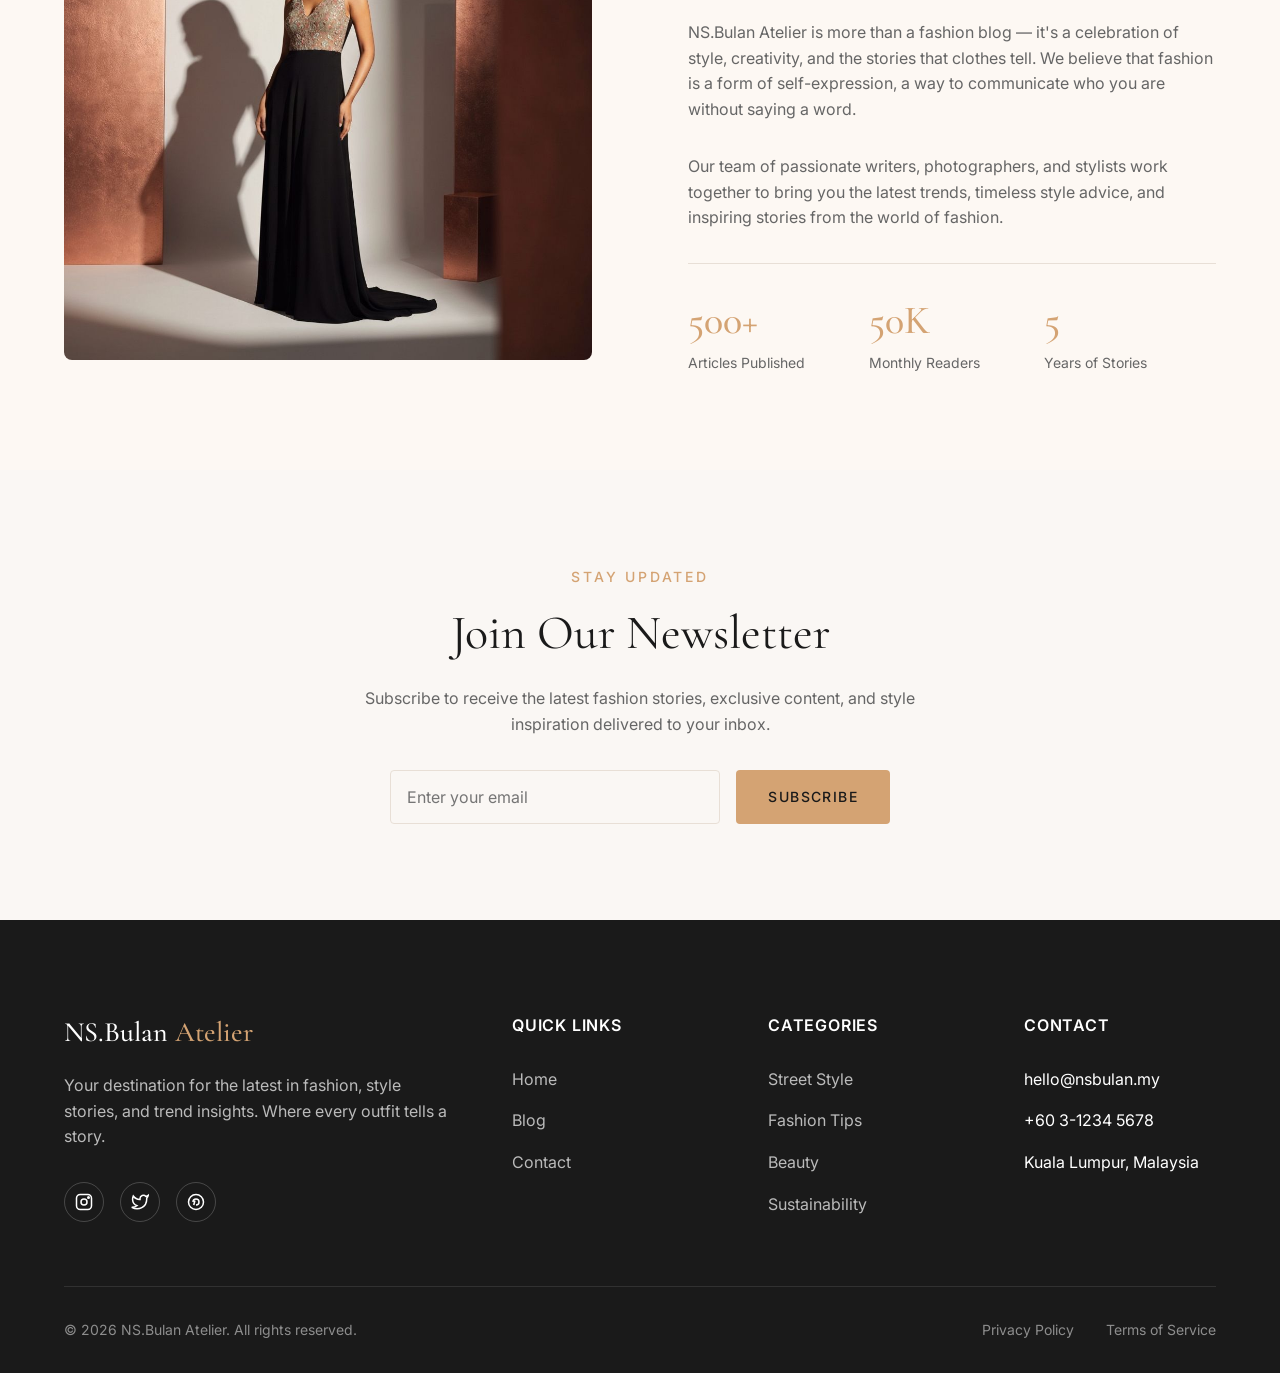
==== commit 4c56a3ba: "Add files via upload" ====
--- a/index.html
+++ b/index.html
@@ -3,10 +3,10 @@
 <head>
   <meta charset="UTF-8">
   <meta name="viewport" content="width=device-width, initial-scale=1.0">
-  <meta name="description" content="FashioNova - A modern fashion editorial magazine featuring the latest trends, style stories, and fashion insights.">
+  <meta name="description" content="NS.Bulan Atelier - A modern fashion editorial magazine featuring the latest trends, style stories, and fashion insights.">
   <meta name="keywords" content="fashion, style, editorial, trends, lookbook, magazine">
   <meta name="theme-color" content="#1A1A1A">
-  <title>FashioNova — Where Style Meets Story</title>
+  <title>NS.Bulan Atelier — Where Style Meets Story</title>
   
   <!-- Google Fonts -->
   <link rel="preconnect" href="https://fonts.googleapis.com">
@@ -20,7 +20,7 @@
   <!-- Navigation -->
   <nav class="nav">
     <div class="nav-container">
-      <a href="index.html" class="nav-logo">Fashio<span>Nova</span></a>
+      <a href="index.html" class="nav-logo">NS.Bulan <span>Atelier</span></a>
       
       <ul class="nav-links">
         <li><a href="index.html" class="nav-link active">Home</a></li>
@@ -48,12 +48,13 @@
   <!-- Hero Section -->
   <section class="hero">
     <div class="hero-background">
-      <img src="public/images/hero-fashion.jpg" alt="Fashion editorial">
+      <video autoplay muted loop playsinline class="hero-video" src="https://hebbkx1anhila5yf.public.blob.vercel-storage.com/Dynamics%20-%20Fashion%20film%20by%20ELAY%20Studios-4KLBTxMf3BalLEmupFBX3GkFjSekkM.mp4">
+      </video>
       <div class="hero-overlay"></div>
     </div>
     
     <div class="hero-content container">
-      <p class="hero-subtitle">Welcome to FashioNova</p>
+      <p class="hero-subtitle">Welcome to NS.Bulan Atelier</p>
       <h1 class="hero-title text-balance">
         Where <span>Style</span> Meets Story
       </h1>
@@ -228,7 +229,7 @@
     <div class="container">
       <div class="about-grid">
         <div class="about-image reveal-left">
-          <img src="public/images/hero-fashion.jpg" alt="About FashioNova">
+          <img src="public/images/hero-fashion.jpg" alt="About NS.Bulan Atelier">
           <div class="about-image-accent"></div>
         </div>
         
@@ -236,7 +237,7 @@
           <p class="section-subtitle">About Us</p>
           <h2 class="section-title">Crafting Stories Through Fashion</h2>
           <p>
-            FashioNova is more than a fashion blog — it's a celebration of style, creativity, and the stories 
+            NS.Bulan Atelier is more than a fashion blog — it's a celebration of style, creativity, and the stories 
             that clothes tell. We believe that fashion is a form of self-expression, a way to communicate 
             who you are without saying a word.
           </p>
@@ -286,7 +287,7 @@
     <div class="container">
       <div class="footer-grid">
         <div class="footer-brand">
-          <h3>Fashio<span>Nova</span></h3>
+          <h3>NS.Bulan <span>Atelier</span></h3>
           <p>Your destination for the latest in fashion, style stories, and trend insights. Where every outfit tells a story.</p>
           <div class="footer-social">
             <a href="#" aria-label="Instagram">
@@ -333,7 +334,7 @@
         <div class="footer-column">
           <h4>Contact</h4>
           <ul class="footer-links">
-            <li>hello@fashionova.my</li>
+            <li>hello@nsbulan.my</li>
             <li>+60 3-1234 5678</li>
             <li>Kuala Lumpur, Malaysia</li>
           </ul>
@@ -341,7 +342,7 @@
       </div>
       
       <div class="footer-bottom">
-        <p>&copy; 2026 FashioNova. All rights reserved.</p>
+        <p>&copy; 2026 NS.Bulan Atelier. All rights reserved.</p>
         <div class="footer-bottom-links">
           <a href="#">Privacy Policy</a>
           <a href="#">Terms of Service</a>
--- a/public/css/styles.css
+++ b/public/css/styles.css
@@ -1,5 +1,5 @@
 /* ============================================
-   FashioNova - Fashion Editorial Website
+   NS.Bulan Atelier - Fashion Editorial Website
    Pure CSS - No Frameworks
    ============================================ */
 
@@ -9,10 +9,13 @@
   --color-charcoal: #1A1A1A;
   --color-rose-gold: #D4A373;
   --color-white: #FFFFFF;
-  --color-off-white: #FAFAFA;
-  --color-gray-light: #F5F5F5;
+  --color-cream: #FDF8F3;
+  --color-beige: #F5EDE4;
+  --color-beige-dark: #EBE0D4;
+  --color-off-white: #FAF7F4;
+  --color-gray-light: #F5F0EB;
   --color-gray: #666666;
-  --color-gray-border: #E5E5E5;
+  --color-gray-border: #E8DFD6;
   
   /* Typography */
   --font-heading: 'Cormorant Garamond', Georgia, serif;
@@ -56,7 +59,7 @@
   font-size: 16px;
   line-height: 1.6;
   color: var(--color-charcoal);
-  background-color: var(--color-white);
+  background-color: var(--color-cream);
   -webkit-font-smoothing: antialiased;
   -moz-osx-font-smoothing: grayscale;
 }
@@ -142,7 +145,7 @@
   left: 0;
   right: 0;
   z-index: 1000;
-  background-color: rgba(255, 255, 255, 0.95);
+  background-color: rgba(253, 248, 243, 0.95);
   backdrop-filter: blur(10px);
   border-bottom: 1px solid var(--color-gray-border);
   transition: transform var(--transition-base), background-color var(--transition-base);
@@ -245,7 +248,7 @@
   left: 0;
   right: 0;
   bottom: 0;
-  background-color: var(--color-white);
+  background-color: var(--color-cream);
   padding: var(--spacing-xl);
   transform: translateX(100%);
   transition: transform var(--transition-base);
@@ -300,24 +303,37 @@
 .hero-background {
   position: absolute;
   inset: 0;
-  z-index: -1;
-}
-
-.hero-background img {
+  z-index: 0;
+  background-color: var(--color-charcoal);
+}
+
+.hero-background img,
+.hero-background video,
+.hero-video {
+  position: absolute;
+  top: 0;
+  left: 0;
   width: 100%;
   height: 100%;
   object-fit: cover;
+  z-index: 0;
+}
+
+.hero-video {
+  min-width: 100%;
+  min-height: 100%;
 }
 
 .hero-overlay {
   position: absolute;
   inset: 0;
+  z-index: 1;
   background: linear-gradient(to right, rgba(26, 26, 26, 0.85), rgba(26, 26, 26, 0.4));
 }
 
 .hero-content {
   position: relative;
-  z-index: 1;
+  z-index: 2;
   max-width: 700px;
   padding: var(--spacing-3xl) var(--spacing-lg);
   color: var(--color-white);
@@ -524,10 +540,10 @@
 
 .article-card {
   position: relative;
-  background-color: var(--color-white);
+  background-color: var(--color-off-white);
   border-radius: var(--radius-md);
   overflow: hidden;
-  box-shadow: 0 4px 20px rgba(0, 0, 0, 0.08);
+  box-shadow: 0 4px 20px rgba(0, 0, 0, 0.06);
   transition: transform var(--transition-base), box-shadow var(--transition-base);
 }
 
@@ -558,7 +574,7 @@
   top: var(--spacing-md);
   left: var(--spacing-md);
   padding: var(--spacing-xs) var(--spacing-sm);
-  background-color: var(--color-white);
+  background-color: var(--color-cream);
   font-size: 0.75rem;
   font-weight: 500;
   letter-spacing: 0.1em;
@@ -822,7 +838,7 @@
   letter-spacing: 0.05em;
   border: 1px solid var(--color-gray-border);
   border-radius: 30px;
-  background-color: var(--color-white);
+  background-color: var(--color-off-white);
   color: var(--color-charcoal);
   transition: all var(--transition-base);
 }
@@ -1006,7 +1022,7 @@
   font-size: 1rem;
   border: 1px solid var(--color-gray-border);
   border-radius: var(--radius-sm);
-  background-color: var(--color-white);
+  background-color: var(--color-off-white);
   transition: border-color var(--transition-fast), box-shadow var(--transition-fast);
 }
 
